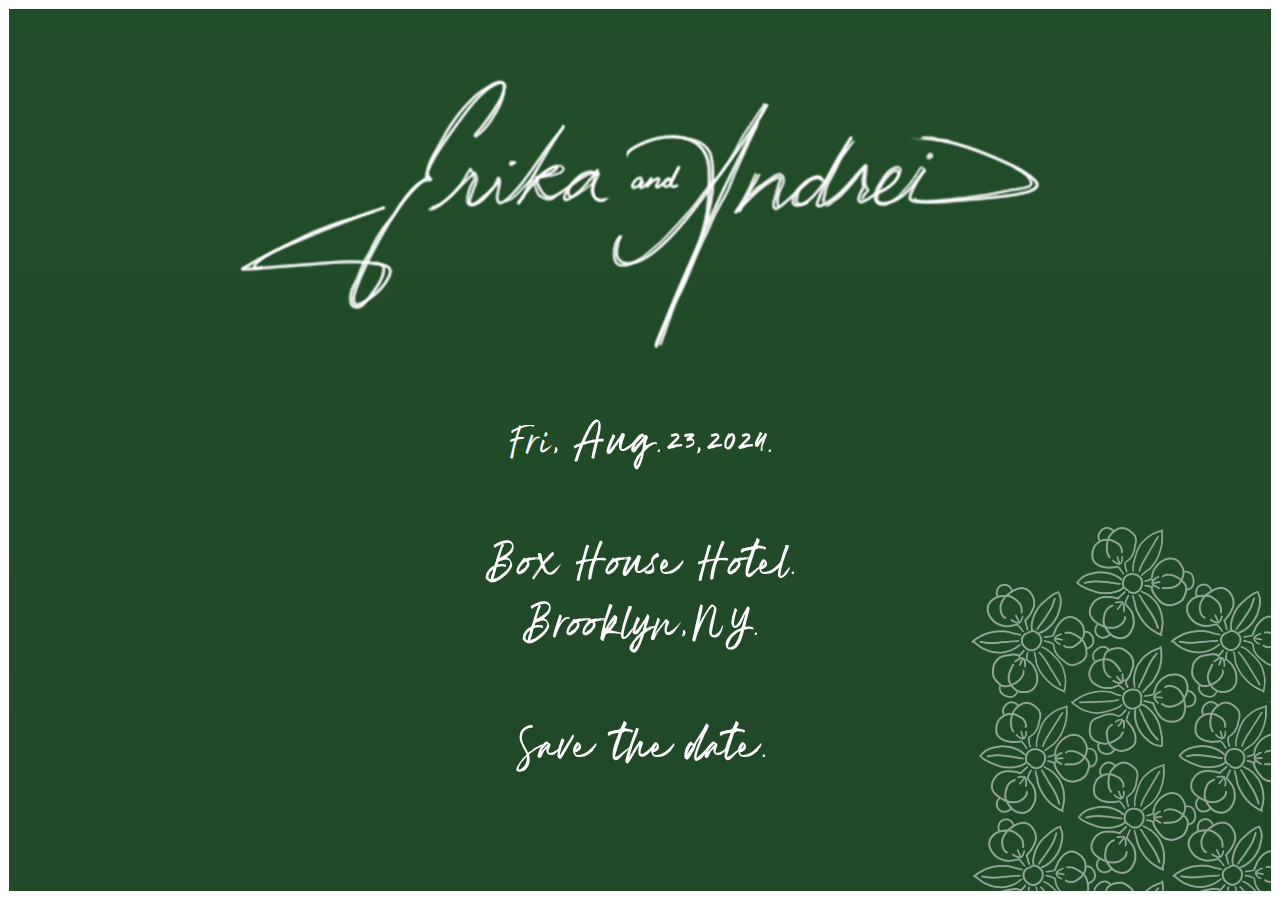
==== index.html @ b8bde80b "Adding pics" ====
<header>
    <title>Wedding</title>
    <link rel='stylesheet' type='text/css' href='style.css'>
    <meta name="viewport" content="width=device-width, initial-scale=1.0">
</header>
<body>
    <div id='important'>
        <img id="namesPic" src="ErikaAndreiScript.png">
        <br>
        <p><span style="font-size:5vh">Fri</span>, Aug. 23, 2024.</p>
        <br>
        Box House Hotel.
        <br>
        Brooklyn, NY.
        <br>
        <br>
        Save the date.
        <img id="sealsPic" src="TawaradaWhiteSealBackground.png">
   </div>
</body>
---- style.css ----
#splashpicture {
    background-color:#145418;
    position:absolute;
    height:98%;
    width:99%;
    z-index:-1;
}

#circle {
    position:absolute;
    top:50%;
    width:100%;
    text-align:center;
    color:white;
    font-size:200%;
}

.normalTabs {
    width:100%;
    height:10%;
    top:85%;
    position:absolute;
}

.scrolledTabs {
    position: fixed;
    background-color:#145418;
    color:white;
    top: 0;
    z-index:1000;
    width:100%;
}
#tabs > ul {
    list-style-type:none;
    padding:0;
}

#tabs > ul > li { 
    width:24%;
    display:inline-flex;
    text-align:center;
}

.tab {
    float:left;
    color:white;
    cursor:pointer;
    font-size:120%;
    margin:0 auto;
}

#content {
    position:absolute;
    top:100%;
    padding:5%;
    height:70%;
    width:90%;
}

.content {
    display:none;
}

.focusContent {
    display:inline-block
}

@font-face {
    font-family:'dreamland';
    src: URL('dreamland.ttf') format('truetype');
}

@font-face {
    font-family:'yaquote';
    src: URL('yaquote.ttf') format('truetype');
}

body {
    margin:0;
    padding:0;
}

#important {
    font-size:6vh;
    text-align:center;
    position:absolute;
    top:1vh;
    bottom:1vh;
    left:1vh;
    right:1vh;
    z-index:-1;
    color:white;
    display:inline-flex;
    justify-content:center;
    align-items:center;
    font-family:'dreamland';
    background-image:linear-gradient(to bottom, #214D27, #214827);
    flex-direction:column;
    overflow:hidden;
}

#namesPic {
    width:15em;
    margin-top:-5vh;
}

#important p {
    margin:0;
}

#sealsPic {
    width:80%;
    position:absolute;
    left:53%;
    top:90%;
    rotate:90deg;
    opacity:50%;
}

@media (max-width: 800px) {
    #namesPic {
        width:95%;
        margin-top:-10vh;
    }
    #sealsPic {
        width:130%;
        left:-10%;
        top:85%;
        rotate:0deg;;
        opacity:50%;
    }
}

.focused {
    border-bottom:2px solid white;
    padding-bottom:2px;
}


#homeContent {
    text-align:center;
    width:100%;
}

#rsvpContent {
    text-align:center;
    width:100%;
}
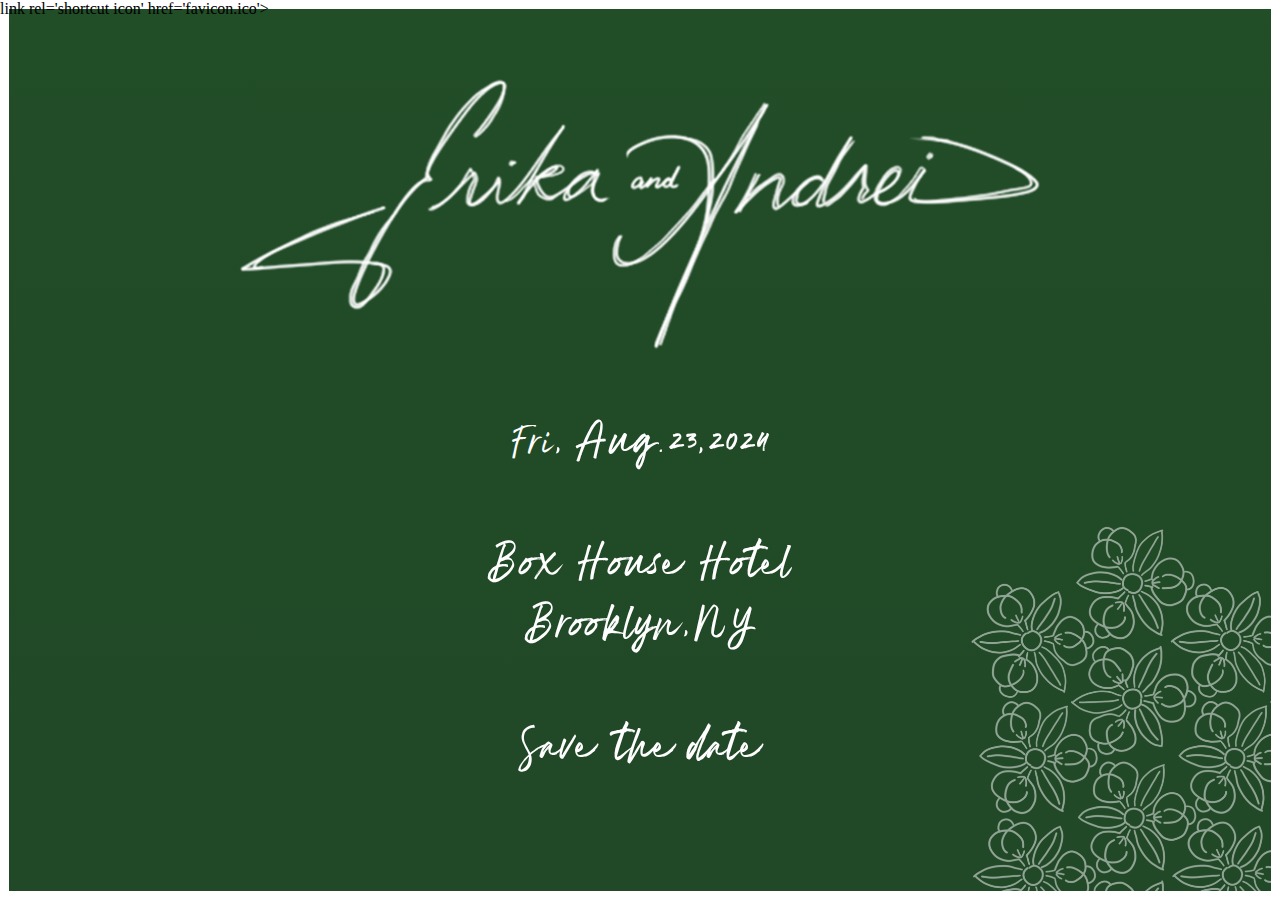
==== commit 479b2bd2: "More favicon" ====
--- a/index.html
+++ b/index.html
@@ -1,20 +1,24 @@
 <header>
-    <title>Wedding</title>
+    <title>EA + AT = 4EVR</title>
+    link rel='shortcut icon' href='favicon.ico'>
+    <link rel="icon" type="image/png" sizes="32x32" href="favicon-32x32.png">
+    <link rel="icon" type="image/png" sizes="16x16" href="favicon-16x16.png">
     <link rel='stylesheet' type='text/css' href='style.css'>
+
     <meta name="viewport" content="width=device-width, initial-scale=1.0">
 </header>
 <body>
     <div id='important'>
         <img id="namesPic" src="ErikaAndreiScript.png">
         <br>
-        <p><span style="font-size:5vh">Fri</span>, Aug. 23, 2024.</p>
+        <p><span style="font-size:5vh">Fri</span>, Aug. 23, 2024</p>
         <br>
-        Box House Hotel.
+        Box House Hotel
         <br>
-        Brooklyn, NY.
+        Brooklyn, NY
         <br>
         <br>
-        Save the date.
+        Save the date
         <img id="sealsPic" src="TawaradaWhiteSealBackground.png">
    </div>
 </body>
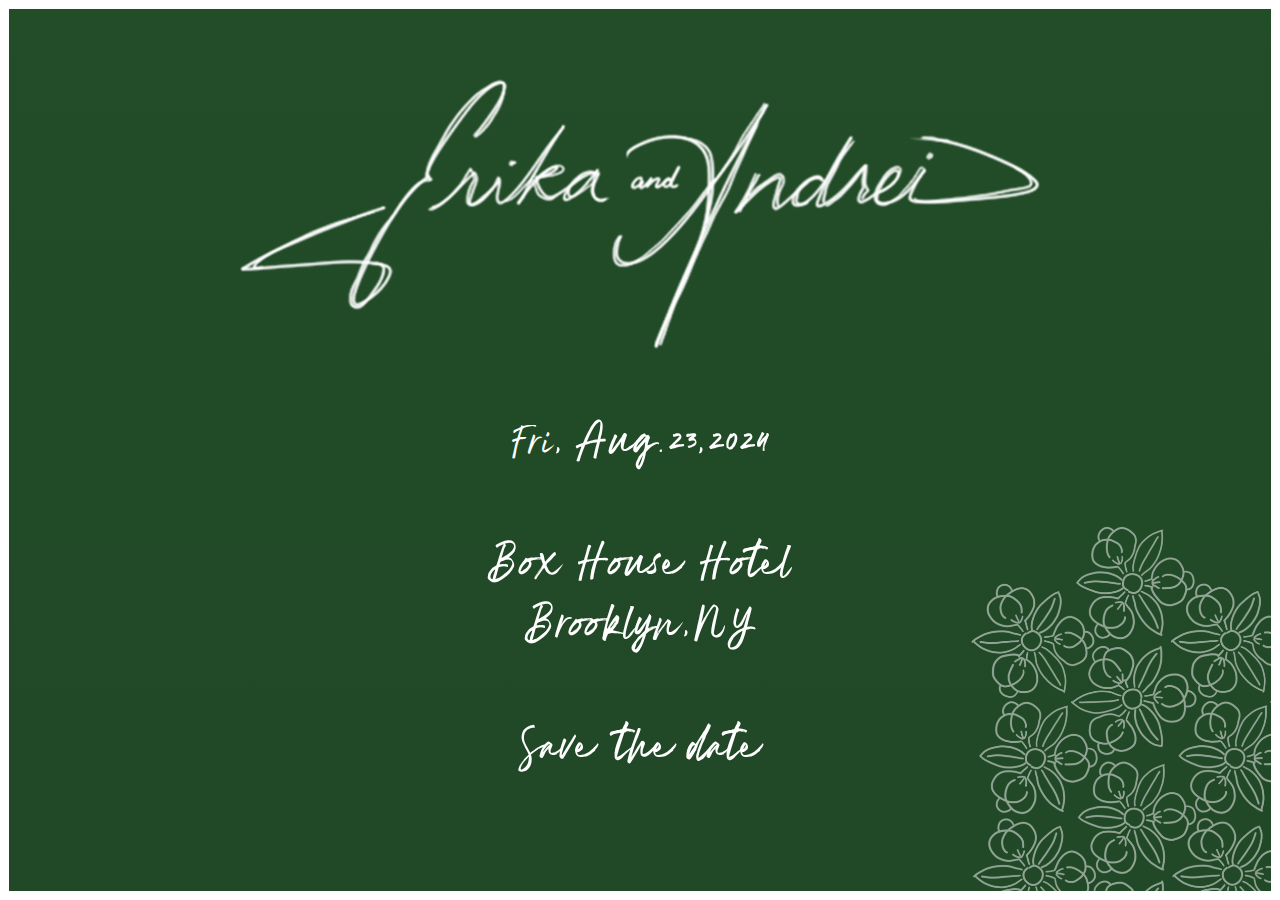
==== commit 7992b931: "Ahhh" ====
--- a/index.html
+++ b/index.html
@@ -1,6 +1,5 @@
 <header>
     <title>EA + AT = 4EVR</title>
-    link rel='shortcut icon' href='favicon.ico'>
     <link rel="icon" type="image/png" sizes="32x32" href="favicon-32x32.png">
     <link rel="icon" type="image/png" sizes="16x16" href="favicon-16x16.png">
     <link rel='stylesheet' type='text/css' href='style.css'>
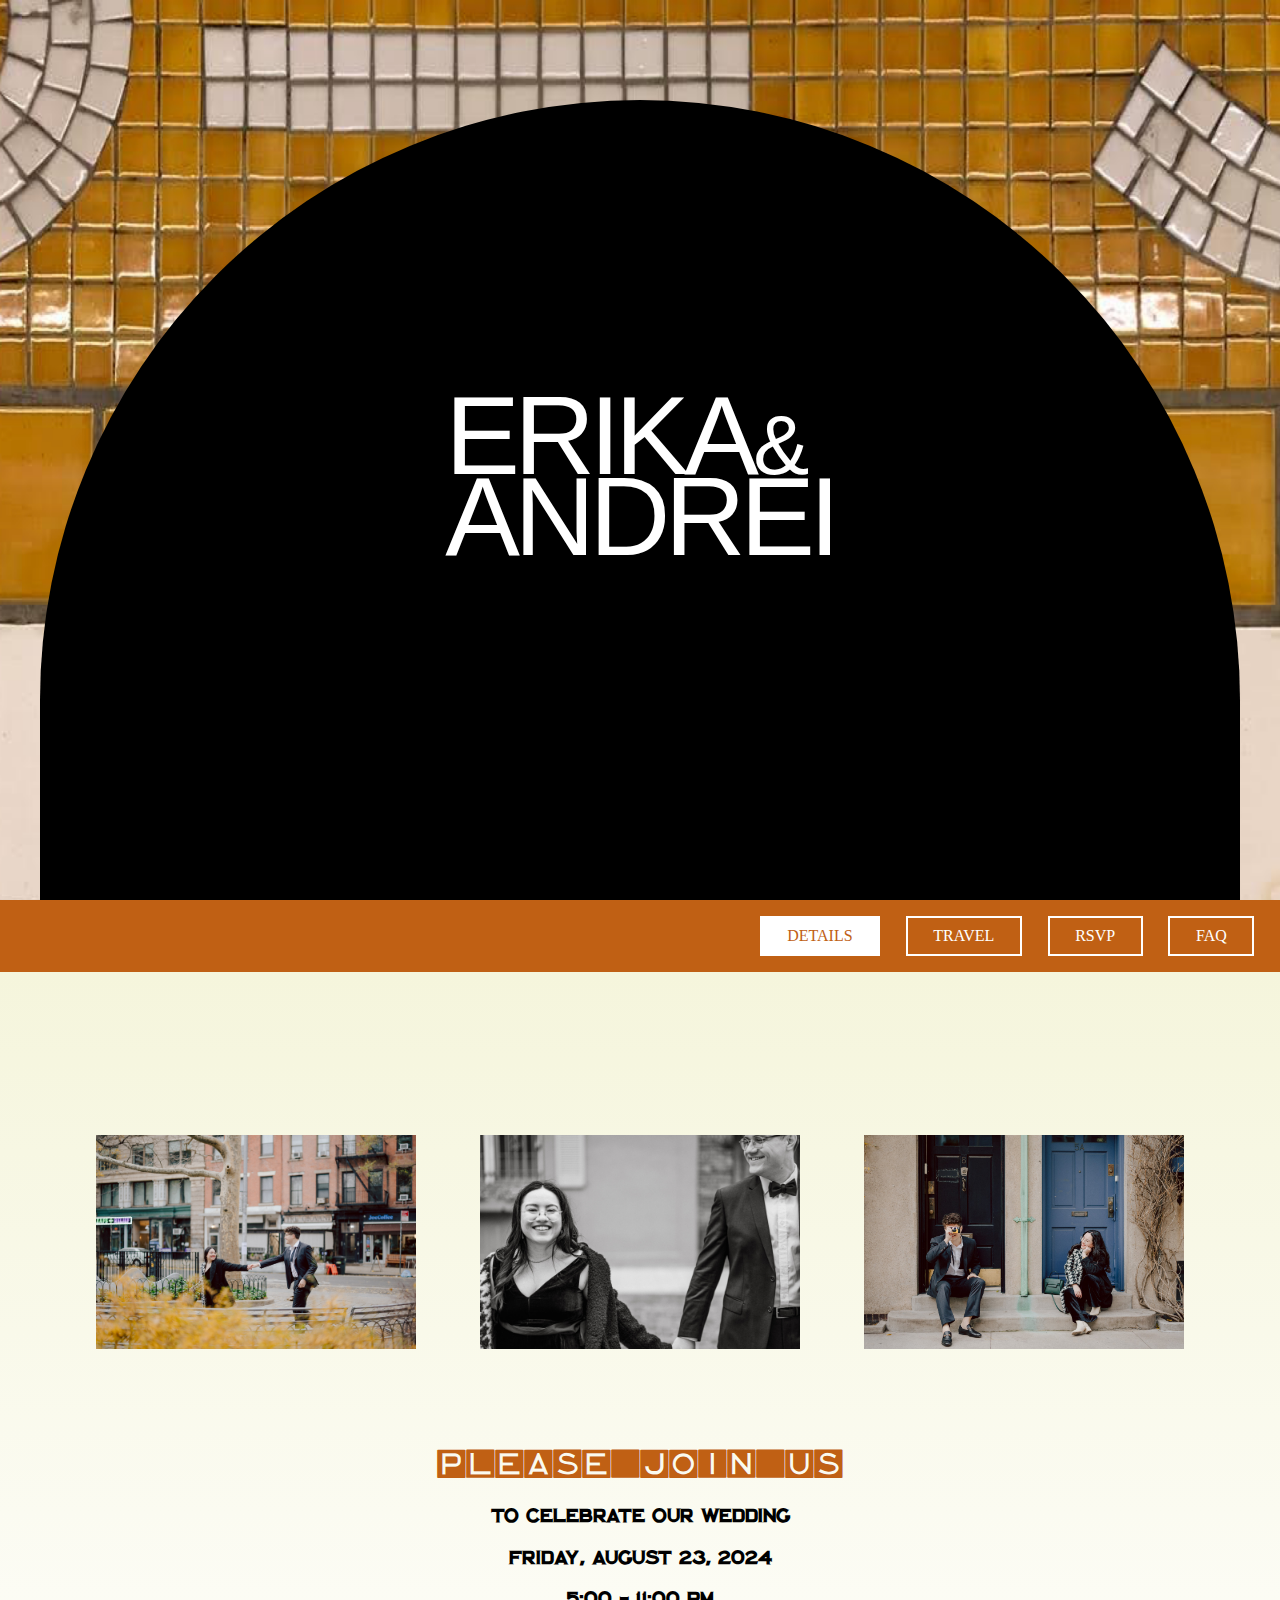
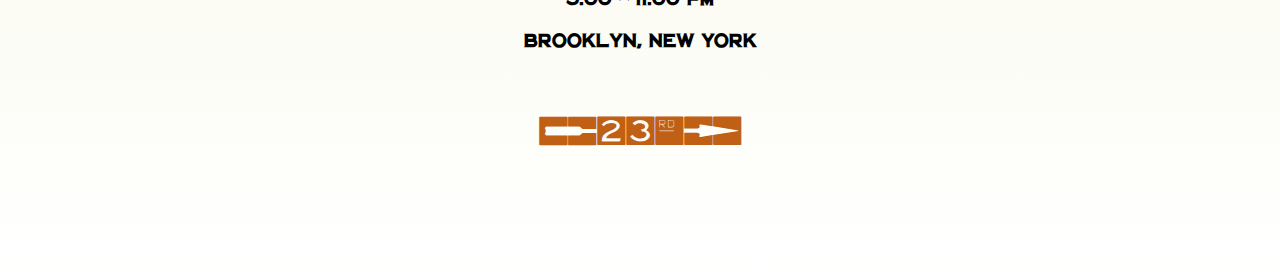
==== commit b071c741: "Replace index" ====
--- a/index.html
+++ b/index.html
@@ -1,23 +1,82 @@
 <header>
-    <title>EA + AT = 4EVR</title>
-    <link rel="icon" type="image/png" sizes="32x32" href="favicon-32x32.png">
-    <link rel="icon" type="image/png" sizes="16x16" href="favicon-16x16.png">
-    <link rel='stylesheet' type='text/css' href='style.css'>
-
+    <title>Wedding</title>
+    <link rel='stylesheet' type='text/css' href='tester.css'>
+    <link href="https://fonts.cdnfonts.com/css/perpetua-titling-mt" rel="stylesheet">
     <meta name="viewport" content="width=device-width, initial-scale=1.0">
 </header>
 <body>
-    <div id='important'>
-        <img id="namesPic" src="ErikaAndreiScript.png">
-        <br>
-        <p><span style="font-size:5vh">Fri</span>, Aug. 23, 2024</p>
-        <br>
-        Box House Hotel
-        <br>
-        Brooklyn, NY
-        <br>
-        <br>
-        Save the date
-        <img id="sealsPic" src="TawaradaWhiteSealBackground.png">
-   </div>
+    <div id='splashpicture'>
+        <div id='black-circle'>
+            <div class='quarter-flex'></div>
+            <div id='black-circle-text' class='quarter-flex'>ERIKA<span id='amp'>&</span><br>ANDREI</div>
+            <div class='quarter-flex'></div>
+            <div class='quarter-flex'></div>
+        </div>
+        <div id='black-rectangle'>
+        </div>
+    </div>
+    <div id='tabs' class='normalTabs'>
+            <li id="homeTab" class="tab focused">DETAILS</li>
+            <li id="travelTab" class="tab">TRAVEL</li>
+            <li id="rsvpTab" class="tab">RSVP</li>
+            <!--<li id="storyTab" class="tab">ABOUT</li>-->
+            <li id="faqTab" class="tab">FAQ</li>
+    </div>
+    <div id='content'>
+        <div id="homeContent" class="focusContent content">
+            <div id="home-pic-spot">
+                <img class="home-pic" src="dance.jpg">
+                <img class="home-pic hide-mobile" src="handhold-bw.jpg">
+                <img class="home-pic hide-mobile" src="kodak.jpg">
+            </div>
+            <div class="sub-pic-text-spot">
+                <h1 id='shrinkHome'>PLEASE_JOIN_US</h2>
+                <h3 class='black'>To Celebrate Our Wedding</h3>
+                <h3 class='black'>FRIDAY, AUGUST 23, 2024</h3>
+                <h3 class='black'>5:00 - 11:00 PM</h3>
+                <h3 class='black'>BROOKLYN, NEW YORK</h3>
+                <br>
+                <h1 class='monospace'>]@#<}</h1>
+            </div>
+        </div>
+        <div id="travelContent" class='content'>
+            <div id="home-pic-spot">
+                <img class="home-pic" src="box-house-hotel.webp">
+                <img class="home-pic hide-mobile" src="location-on-map.png">
+            </div>
+            <div class="sub-pic-text-spot">
+                <h1>TRAVEL</h1>
+                <h3 class='black'>Our ceremony and reception will be held at the <a href='https://theboxhousehotel.com/' target='_blank'>Box House Hotel</a> in Brooklyn, New York</h3>
+                <p class='black'>The Box House is easily accessible (by car) from either John F. Kennedy International Airport or LaGuardia Airport. Please note that the hotel is a 10-minute walk to the Vernon-Jackson MTA stop on the 7 train (which is only one station away from Grand Central Terminal in Manhattan). The Greenpoint Avenue G train is located only 7 blocks from the hotel.  </p>
+                <p class='black'>The Box House Hotel does not offer parking, however they are located in a residential neighborhood, in which there is free street parking. We do advise all guests to be cautious of alternate street parking. There are a couple parking garages within a ten minute walk of the hotel.
+               </p>
+            </div>
+        </div>
+        <div id="rsvpContent" class='content'>
+            <div id="rsvpIndented">
+                <h1 id='rsvpHeader'>RSVP</h1>
+                <h3 class='black'>We're so excited to see you on our big day! Please let us know if you can make it by June 23, 2024, by filling out our RSVP form.</h3>
+                <a href="https://forms.gle/LqeucK7jT5WZ7fYS7" target="_blank" id='rsvpButton'>
+                    <h1 >RSVP</h1>
+                </a>
+                <iframe src="https://docs.google.com/forms/d/e/1FAIpQLSe5TEW-yfH1_PY95j4vntm9LOU3pTvgPQOGh9OlzyKkTSdGCQ/viewform?embedded=true" width="640" height="1150" frameborder="0" marginheight="0" marginwidth="0">Loading…</iframe>
+            </div>
+        </div>
+        <!--
+        <div id="storyContent" class='content'>
+            <h1 class='monospaced' id='storyHeader'>BRIDAL_PARTY</h1>
+            <p>Thank you to our bridesmaids and groomsmen.
+        </div> -->
+        <div id="faqContent" class='content'>
+            <h1 class="top-ten" id='faqHeader'>FAQ</h1>
+            <h3 class='black'><span class='monospaced'>HOTELS</span>: Need assistance booking or finding a hotel? Please let us know. Our recommendations in the area are the Box House Hotel (most convenient) or the Renaissance Long Island City.</h3>
+            <br>
+            <h3 class='black'><span class='monospaced'>ATTIRE</span>: Guests are encouraged to wear summery cocktail or formal attire. We're excited to dress up but want all our guests to feel comfortable, nothing that it'll be NYC in late August - hot and humid!</h3>
+            <br>
+            <h3 class='black'><span class='monospaced'>GIFTS</span>: Thank you for being a big part of our special day! Your presence is the biggest gift of all but if you feel inclined to give us a wedding gift, it would mean the world to us if you contributed to <a href="https://withjoy.com/andrei-and-erika/registry" target="_blank">our honeymoon fund</a>. +</h3>
+        </div>
+    </div>
+    <script src='jquery-min.js'></script>
+    <script src="script.js"></script>
 </body>
--- a/tester.css
+++ b/tester.css
@@ -0,0 +1,419 @@
+#splashpicture {
+    background-image:url("wedding-tile-bg.png");
+    background-size:100% 100%;
+    position:absolute;
+    height:100%;
+    width:100%;
+    z-index:-1;
+    overflow:hidden;
+}
+
+#black-circle {
+    display:flex;
+    flex-direction:column;
+    align-items:center;
+    background-color:black;
+    position: absolute;
+    border-radius:50%;
+    font-family:'Perpetua Titling MT', sans-serif;
+    color: white;
+    width:1200px;
+    height:1200px;
+    bottom:calc(200px - 600px);
+    left:calc(50% - 600px);
+}
+
+.quarter-flex {
+    flex: 1
+}
+
+#black-circle-text {
+    font-size:7em;
+    line-height:0.645em;
+    letter-spacing:-0.05em;
+}
+
+#amp {
+    font-size:0.75em;
+}
+
+#black-rectangle {
+    background-color:black;
+    position: absolute;
+    /*
+    width:80%;
+    height:20%;
+    top:80%;
+    left:10%;
+    */
+    width:1200px;
+    height:200px;
+    left:calc(50% - 600px);
+    bottom:0;
+}
+
+@media (min-width: 2500px) {
+    #black-circle {
+        width:2000px;
+        height:2000px;
+        bottom:calc(300px - 1000px);
+        left:calc(50% - 1000px);
+    }
+
+    #black-rectangle {
+        width:2000px;;
+        height:300px;
+        left:calc(50% - 1000px);
+        bottom:0;
+    }
+}
+
+:root {
+    --dark-gold:#C06014;
+    --header-color:#C06014;
+}
+
+.normalTabs {
+    background-color:var(--dark-gold);
+    width:100%;
+    height:8%;
+    top:100%;
+    position:absolute;
+    z-index:1000;
+    display: flex;
+    justify-content:flex-end;
+    align-items:center;
+}
+
+.scrolledTabs {
+    position: fixed;
+    background-color:var(--dark-gold);
+    height:8%;
+    top: 0;
+    z-index:1000;
+    width:100%;
+    display: flex;
+    align-items:center;
+    justify-content:flex-end;
+}
+
+#tabs > li { 
+    display:inline-flex;
+    text-align:center;
+    margin-right:2%;
+    padding-right:2%;
+    padding-left:2%;
+    align-content:center;
+}
+
+.tab {
+    border: 2px solid white;
+    color:white;
+    align-items:center;
+    cursor:pointer;
+    font-size:1em;
+    height: 50%;
+}
+
+.focused {
+    background-color: white;
+    color: var(--dark-gold);
+}
+
+.black {
+    color: black;
+}
+
+.black a:visited {
+    color:forestgreen;
+}
+
+.black a:link {
+    color:forestgreen;
+}
+
+#home-pic-spot {
+    position: absolute;
+    top:10%;
+    height:40%;
+    width:100%;
+    display:flex;
+    align-items:center;
+    justify-content: center;
+    gap:5%;
+}
+
+.home-pic {
+    aspect-ratio: 1.5;
+    max-height:100%;
+    max-width:25%;
+}
+
+.home-pic img {
+    width:100%;
+}
+
+.sub-pic-text-spot {
+    position:absolute;
+    top:50%;
+    height:50%;
+    width:100%;
+    color:var(--header-color);
+}
+
+.sub-pic-text-spot h1 {
+    font-family:'subway-monospaced';
+}
+
+#content {
+    position:absolute;
+    top:108%;
+    height:100%;
+    width:100%;
+    background-image:linear-gradient(#f5f5dc, white);
+    font-family:'subway-medium', sans-serif;
+}
+
+.content {
+    display:none;
+}
+
+.focusContent {
+    display:inline-block
+}
+
+@font-face {
+    font-family:'dreamland';
+    src: URL('dreamland.ttf') format('truetype');
+}
+
+@font-face {
+    font-family:'subway-medium';
+    src: URL('NYCSubwayFont-Medium_NONCOMMERCIAL.otf') format('opentype');
+}
+
+@font-face {
+    font-family:'subway-monospaced';
+    src: URL('NYCSubwayFont-Monospaced_NONCOMMERCIAL.otf') format('opentype');
+}
+
+@font-face {
+    font-family:'yaquote';
+    src: URL('yaquote.ttf') format('truetype');
+}
+
+body {
+    margin:0;
+    padding:0;
+}
+
+#important {
+    font-size:6vh;
+    text-align:center;
+    position:absolute;
+    top:1vh;
+    bottom:1vh;
+    left:1vh;
+    right:1vh;
+    z-index:-1;
+    color:white;
+    display:inline-flex;
+    justify-content:center;
+    align-items:center;
+    font-family:'dreamland';
+    background-image:linear-gradient(to bottom, #214D27, #214827);
+    flex-direction:column;
+    overflow:hidden;
+}
+
+#namesPic {
+    width:15em;
+    margin-top:-5vh;
+}
+
+#labelBackground {
+    width: 60%;
+}
+
+#dateBackground {
+    width: 20%;
+}
+
+#important p {
+    margin:0;
+}
+
+#sealsPic {
+    width:80%;
+    position:absolute;
+    left:53%;
+    top:90%;
+    rotate:90deg;
+    opacity:50%;
+}
+
+@media (max-width: 800px) {
+    #shrinkHome {
+        font-size:1.8em;
+    }
+
+    #splashpicture {
+        background-size: cover;
+    }
+
+    #black-circle {
+        width:700px;
+        height:700px;
+        bottom:-150px;
+        left:-350px;
+    }
+
+    #black-rectangle {
+        width:350px;
+        height:200px;
+        left:0;
+        bottom:0;
+    }
+
+    #black-circle-text {
+        font-size:3em;
+        position:absolute;
+        left:400px;
+        top:300px;
+        z-index:2;
+    }
+
+    .hide-mobile {
+        display: none;
+    }
+
+    .home-pic {
+        max-width:80%;
+    }
+    
+    .tab {
+        font-size:0.8em;
+    }
+
+    #rsvpIndented iframe {
+        display: none;
+    }
+
+    #rsvpIndented a {
+        display: block !important;
+        padding-left: 15%;
+        padding-right: 15%;
+    }
+
+
+}
+
+
+#homeContent {
+    text-align:center;
+    width:100%;
+}
+
+.monospace {
+
+    font-family:'subway-monospaced';
+}
+
+#homeFooter {
+    position:absolute;
+    width:100%;
+    top:80%;
+    height:10%;
+}
+
+#travelContent {
+    text-align:center;
+    width:100%;
+}
+
+#travelContent .sub-pic-text-spot {
+    padding-left:5%;
+    padding-right:5%;
+    width:90%;
+}
+
+.lowercase {
+    font-family:'Perpetua', sans-serif;
+}
+
+#rsvpButton {
+    margin-top:20%;
+    padding: 0 5% 0 5%;
+    background-color:var(--dark-gold);
+    display:inline-block;
+    text-decoration:none;
+}
+
+#rsvpIndented {
+    padding-top:10%;
+    display:flex;
+    align-items:center;
+    flex-direction:column;
+}
+
+#rsvpIndented a {
+    display: none;
+}
+
+#rsvpIndented a:link {
+    color: white;
+}
+
+#rsvpIndented a:visited {
+    color: white;
+}
+
+#rsvpContent {
+    color:var(--header-color);
+    padding:20%;
+    padding-top:0%;
+    padding-bottom:0%;
+    font-size:1.2em;
+    line-height:2em;
+}
+
+.top-ten {
+    padding-top:10%;
+}
+
+#faqHeader {
+    display:flex;
+    justify-content:center;
+    color:var(--header-color);
+    font-family:'subway-monospaced';
+}
+
+#rsvpHeader {
+    display:flex;
+    justify-content:center;
+    color:var(--header-color);
+    font-family:'subway-monospaced';
+}
+
+.monospaced {
+    font-family:'subway-monospaced';
+}
+
+#storyContent {
+    width:100%;
+}
+
+#storyHeader {
+    display:flex;
+    justify-content:center;
+    color:var(--header-color);
+    font-family:'subway-monospaced';
+    padding-top:8%;
+}
+
+#faqContent {
+    padding:10%;
+    padding-top:0%;
+    font-size:1.2em;
+    line-height:2em;
+}
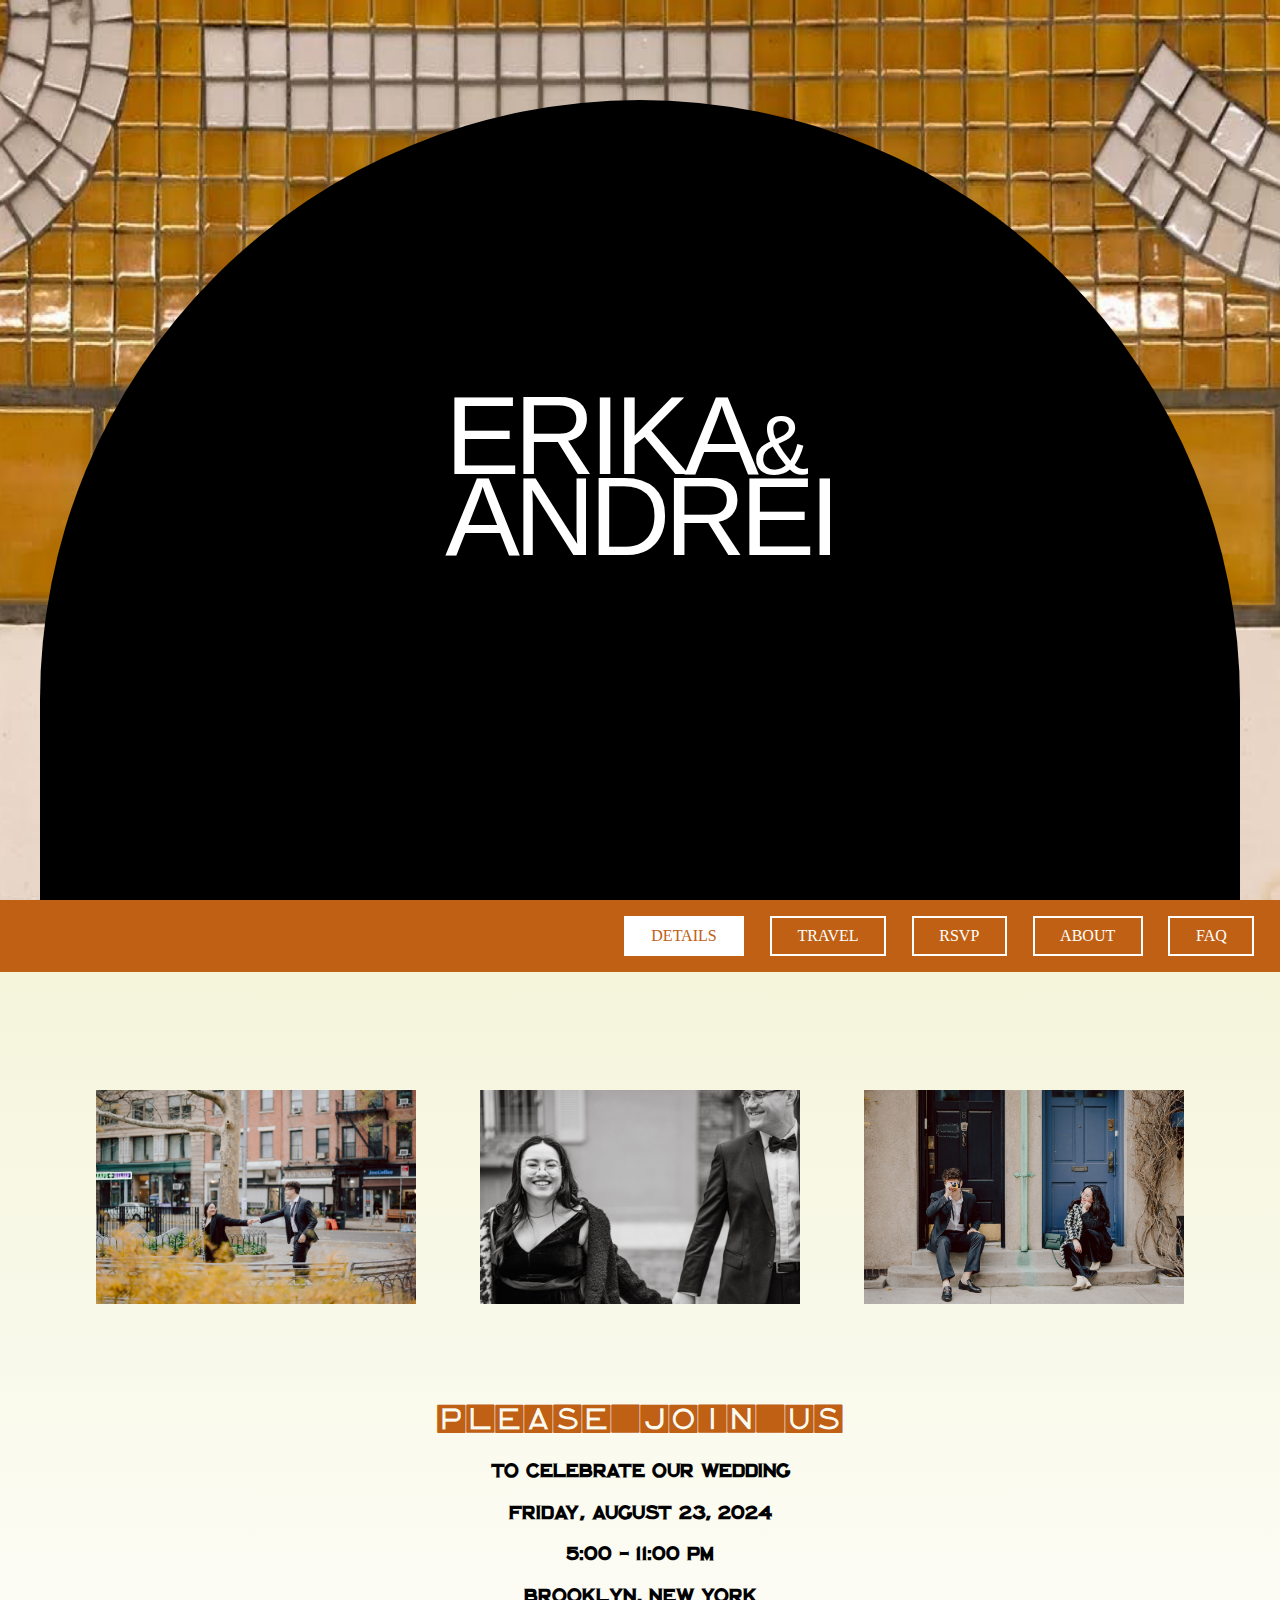
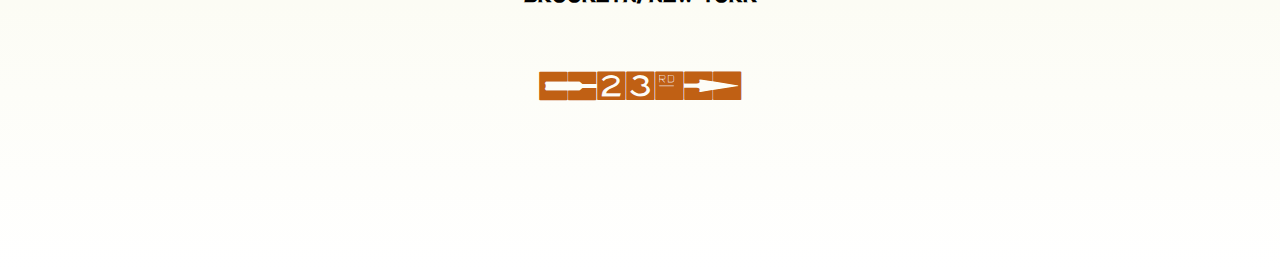
==== commit e8590487: "zz" ====
--- a/index.html
+++ b/index.html
@@ -19,18 +19,18 @@
             <li id="homeTab" class="tab focused">DETAILS</li>
             <li id="travelTab" class="tab">TRAVEL</li>
             <li id="rsvpTab" class="tab">RSVP</li>
-            <!--<li id="storyTab" class="tab">ABOUT</li>-->
+            <li id="storyTab" class="tab">ABOUT</li>
             <li id="faqTab" class="tab">FAQ</li>
     </div>
     <div id='content'>
         <div id="homeContent" class="focusContent content">
-            <div id="home-pic-spot">
+            <div class="home-pic-spot">
                 <img class="home-pic" src="dance.jpg">
                 <img class="home-pic hide-mobile" src="handhold-bw.jpg">
                 <img class="home-pic hide-mobile" src="kodak.jpg">
             </div>
             <div class="sub-pic-text-spot">
-                <h1 id='shrinkHome'>PLEASE_JOIN_US</h2>
+                <h1 class='monospace' id='shrinkHome'>PLEASE_JOIN_US</h2>
                 <h3 class='black'>To Celebrate Our Wedding</h3>
                 <h3 class='black'>FRIDAY, AUGUST 23, 2024</h3>
                 <h3 class='black'>5:00 - 11:00 PM</h3>
@@ -40,41 +40,54 @@
             </div>
         </div>
         <div id="travelContent" class='content'>
-            <div id="home-pic-spot">
+            <div class="home-pic-spot">
                 <img class="home-pic" src="box-house-hotel.webp">
                 <img class="home-pic hide-mobile" src="location-on-map.png">
             </div>
             <div class="sub-pic-text-spot">
-                <h1>TRAVEL</h1>
-                <h3 class='black'>Our ceremony and reception will be held at the <a href='https://theboxhousehotel.com/' target='_blank'>Box House Hotel</a> in Brooklyn, New York</h3>
-                <p class='black'>The Box House is easily accessible (by car) from either John F. Kennedy International Airport or LaGuardia Airport. Please note that the hotel is a 10-minute walk to the Vernon-Jackson MTA stop on the 7 train (which is only one station away from Grand Central Terminal in Manhattan). The Greenpoint Avenue G train is located only 7 blocks from the hotel.  </p>
-                <p class='black'>The Box House Hotel does not offer parking, however they are located in a residential neighborhood, in which there is free street parking. We do advise all guests to be cautious of alternate street parking. There are a couple parking garages within a ten minute walk of the hotel.
+                <div class='centered'>
+                    <h1 class='monospace'>TRAVEL</h1>
+                    <h3 class='black'>Our ceremony and reception will be held at the <a href='https://theboxhousehotel.com/' target='_blank'>Box House Hotel</a> in Brooklyn, New York
+                    </h3>
+                </div>
+                <p class='black helvetica'>The Box House is easily accessible (by car) from either John F. Kennedy International Airport or LaGuardia Airport. Please note that the hotel is a 10-minute walk to the Vernon-Jackson MTA stop on the 7 train (which is only one station away from Grand Central Terminal in Manhattan). The Greenpoint Avenue G train is located only 7 blocks from the hotel.  </p>
+                <p class='black helvetica'>The Box House Hotel does not offer parking, however they are located in a residential neighborhood, in which there is free street parking. We do advise all guests to be cautious of alternate street parking. There are a couple parking garages within a ten minute walk of the hotel.
                </p>
             </div>
         </div>
-        <div id="rsvpContent" class='content'>
-            <div id="rsvpIndented">
-                <h1 id='rsvpHeader'>RSVP</h1>
-                <h3 class='black'>We're so excited to see you on our big day! Please let us know if you can make it by June 23, 2024, by filling out our RSVP form.</h3>
+        <div id="rsvpContent" class='content contentPage'>
+            <div id='rsvpFlex'>
+                <h1 class='top-eight contentHeader' id='rsvpHeader'>RSVP</h1>
+                <h3 class='black'>We're so excited to see you on our big day!</h3>
+                <h3>Please fill out our RSVP form by June 23, 2024</h3>
                 <a href="https://forms.gle/LqeucK7jT5WZ7fYS7" target="_blank" id='rsvpButton'>
                     <h1 >RSVP</h1>
                 </a>
                 <iframe src="https://docs.google.com/forms/d/e/1FAIpQLSe5TEW-yfH1_PY95j4vntm9LOU3pTvgPQOGh9OlzyKkTSdGCQ/viewform?embedded=true" width="640" height="1150" frameborder="0" marginheight="0" marginwidth="0">Loading…</iframe>
             </div>
         </div>
-        <!--
-        <div id="storyContent" class='content'>
-            <h1 class='monospaced' id='storyHeader'>BRIDAL_PARTY</h1>
-            <p>Thank you to our bridesmaids and groomsmen.
-        </div> -->
-        <div id="faqContent" class='content'>
-            <h1 class="top-ten" id='faqHeader'>FAQ</h1>
-            <h3 class='black'><span class='monospaced'>HOTELS</span>: Need assistance booking or finding a hotel? Please let us know. Our recommendations in the area are the Box House Hotel (most convenient) or the Renaissance Long Island City.</h3>
+        <div id="storyContent" class='content contentPage'>
+            <h1 class='top-eight contentHeader'>ABOUT</h1>
+            <p class='monospaced'>ERIKA_+_ANDREI</p>
+            <p class='helvetica'>Erika and Andrei met in college. After years of late night Collegetown Bagels dinners, shopping at Target, and making their friends feel like third wheels, Andrei finally asked Erika out the day after his 20th birthday, a few weeks after they had signed an 8 person housing lease.</p>
+            <p class='helvetica'>Thankfully, despite their friends' initial fears, they didn't break up during their last few years of college. Their relationship kept going through long distance internships, straight-out-of-college moving struggles, and over a year of quarantining in a one-bedroom apartment. Until one day, Andrei managed to snag a key to Gramercy Park, and asked Erika to marry him on a cold Winter's day.</p>
+            <div id='storyPicHolder'><img src='DSC01214-A.jpg'/></div>
+            <p class='monospaced'>WEDDING_PARTY</p>
+            <p class='helvetica'>Thank you to our wedding party, without whom the wedding planning would've been a lot harder and a lot less fun:</p>
+            <p class='helvetica'><b>Bridesmaids</b>: Natalie Tietjen (Maid of Honor), Iris Cai, Emily DelGreco, Kathryn Haldeman, Nicole Palazzo, Julie Servidio</p>
+            <p class='helvetica'><b>Groomsmen</b>: Alberto Ionescu (Best Man), James Bessoir, Christopher Burke, Stephanie Yan, Hao Daniel Zhang</p>
+            <p class='monospaced'>ACKNOWLEDGEMENTS</p>
+            <p class='helvetica'>Thank you to our parents (and Ken!) for being there for us every step of the way.<p>
+            <p class='helvetica'>And thank you to the rest of our family for supporting us throughout the whole process and traveling to come see the happiest day of our lives.</p>
+        </div>
+        <div id="faqContent" class='content contentPage'>
+            <h1 class="top-eight contentHeader">FAQ</h1>
+            <p class='black helvetica'><span class='monospaced'>HOTELS</span>: Need assistance booking or finding a hotel? Please let us know. Our recommendations in the area are the Box House Hotel (most convenient) or the Renaissance Long Island City.</p>
             <br>
-            <h3 class='black'><span class='monospaced'>ATTIRE</span>: Guests are encouraged to wear summery cocktail or formal attire. We're excited to dress up but want all our guests to feel comfortable, nothing that it'll be NYC in late August - hot and humid!</h3>
+            <p class='black helvetica'><span class='monospaced'>ATTIRE</span>: Guests are encouraged to wear summery cocktail or formal attire. We're excited to dress up but want all our guests to feel comfortable, nothing that it'll be NYC in late August - hot and humid!</p>
             <br>
-            <h3 class='black'><span class='monospaced'>GIFTS</span>: Thank you for being a big part of our special day! Your presence is the biggest gift of all but if you feel inclined to give us a wedding gift, it would mean the world to us if you contributed to <a href="https://withjoy.com/andrei-and-erika/registry" target="_blank">our honeymoon fund</a>. -</h3>
+            <p class='black helvetica'><span class='monospaced'>GIFTS</span>: Thank you for being a big part of our special day! Your presence is the biggest gift of all but if you feel inclined to give us a wedding gift, it would mean the world to us if you contributed to <a href="https://withjoy.com/andrei-and-erika/registry" target="_blank">our honeymoon fund</a>. +</p>
         </div>
     </div>
     <script src='jquery-min.js'></script>
--- a/tester.css
+++ b/tester.css
@@ -40,12 +40,6 @@
 #black-rectangle {
     background-color:black;
     position: absolute;
-    /*
-    width:80%;
-    height:20%;
-    top:80%;
-    left:10%;
-    */
     width:1200px;
     height:200px;
     left:calc(50% - 600px);
@@ -132,9 +126,9 @@
     color:forestgreen;
 }
 
-#home-pic-spot {
+.home-pic-spot {
     position: absolute;
-    top:10%;
+    top:5%;
     height:40%;
     width:100%;
     display:flex;
@@ -155,14 +149,9 @@
 
 .sub-pic-text-spot {
     position:absolute;
-    top:50%;
-    height:50%;
+    top:45%;
     width:100%;
     color:var(--header-color);
-}
-
-.sub-pic-text-spot h1 {
-    font-family:'subway-monospaced';
 }
 
 #content {
@@ -207,49 +196,10 @@
     padding:0;
 }
 
-#important {
-    font-size:6vh;
-    text-align:center;
-    position:absolute;
-    top:1vh;
-    bottom:1vh;
-    left:1vh;
-    right:1vh;
-    z-index:-1;
-    color:white;
-    display:inline-flex;
-    justify-content:center;
-    align-items:center;
-    font-family:'dreamland';
-    background-image:linear-gradient(to bottom, #214D27, #214827);
-    flex-direction:column;
-    overflow:hidden;
-}
-
-#namesPic {
-    width:15em;
-    margin-top:-5vh;
-}
-
-#labelBackground {
-    width: 60%;
-}
-
-#dateBackground {
-    width: 20%;
-}
-
-#important p {
-    margin:0;
-}
-
-#sealsPic {
-    width:80%;
-    position:absolute;
-    left:53%;
-    top:90%;
-    rotate:90deg;
-    opacity:50%;
+@media (max-width: 400px) {
+    #shrinkHome {
+        font-size:1.5em !importantt;
+    }
 }
 
 @media (max-width: 800px) {
@@ -295,19 +245,20 @@
         font-size:0.8em;
     }
 
-    #rsvpIndented iframe {
+    #storyContent img {
+        width: 100% !important;
+    }
+
+    #rsvpContent iframe {
         display: none;
     }
 
-    #rsvpIndented a {
+    #rsvpContent a {
         display: block !important;
         padding-left: 15%;
         padding-right: 15%;
     }
-
-
-}
-
+}
 
 #homeContent {
     text-align:center;
@@ -319,16 +270,12 @@
     font-family:'subway-monospaced';
 }
 
-#homeFooter {
-    position:absolute;
-    width:100%;
-    top:80%;
-    height:10%;
-}
-
 #travelContent {
-    text-align:center;
-    width:100%;
+    width:100%;
+}
+
+.centered {
+    text-align:center;
 }
 
 #travelContent .sub-pic-text-spot {
@@ -349,71 +296,64 @@
     text-decoration:none;
 }
 
-#rsvpIndented {
-    padding-top:10%;
-    display:flex;
-    align-items:center;
-    flex-direction:column;
-}
-
-#rsvpIndented a {
+#rsvpContent a {
     display: none;
 }
 
-#rsvpIndented a:link {
+#rsvpContent a:link {
     color: white;
 }
 
-#rsvpIndented a:visited {
+#rsvpContent a:visited {
     color: white;
 }
 
-#rsvpContent {
-    color:var(--header-color);
-    padding:20%;
+.top-eight {
+    padding-top:8%;
+}
+
+.monospaced {
+    font-family:'subway-monospaced';
+}
+
+.contentPage {
+    padding:10%;
     padding-top:0%;
-    padding-bottom:0%;
     font-size:1.2em;
     line-height:2em;
 }
 
-.top-ten {
-    padding-top:10%;
-}
-
-#faqHeader {
+.contentHeader {
     display:flex;
     justify-content:center;
     color:var(--header-color);
     font-family:'subway-monospaced';
 }
 
-#rsvpHeader {
+#rsvpFlex {
     display:flex;
-    justify-content:center;
-    color:var(--header-color);
-    font-family:'subway-monospaced';
-}
-
-.monospaced {
-    font-family:'subway-monospaced';
+    align-items:center;
+    flex-direction:column;
+    text-align:center;
+}
+
+#rsvpContent {
+    width:80%;
 }
 
 #storyContent {
-    width:100%;
-}
-
-#storyHeader {
-    display:flex;
-    justify-content:center;
-    color:var(--header-color);
-    font-family:'subway-monospaced';
-    padding-top:8%;
-}
-
-#faqContent {
-    padding:10%;
-    padding-top:0%;
-    font-size:1.2em;
-    line-height:2em;
-}
+    width:80%;
+}
+
+#storyPicHolder {
+    width:100%;
+    text-align:center;
+}
+
+#storyContent img {
+    width: 50%;
+}
+
+.helvetica {
+    font-family:'Helvetica';
+}
